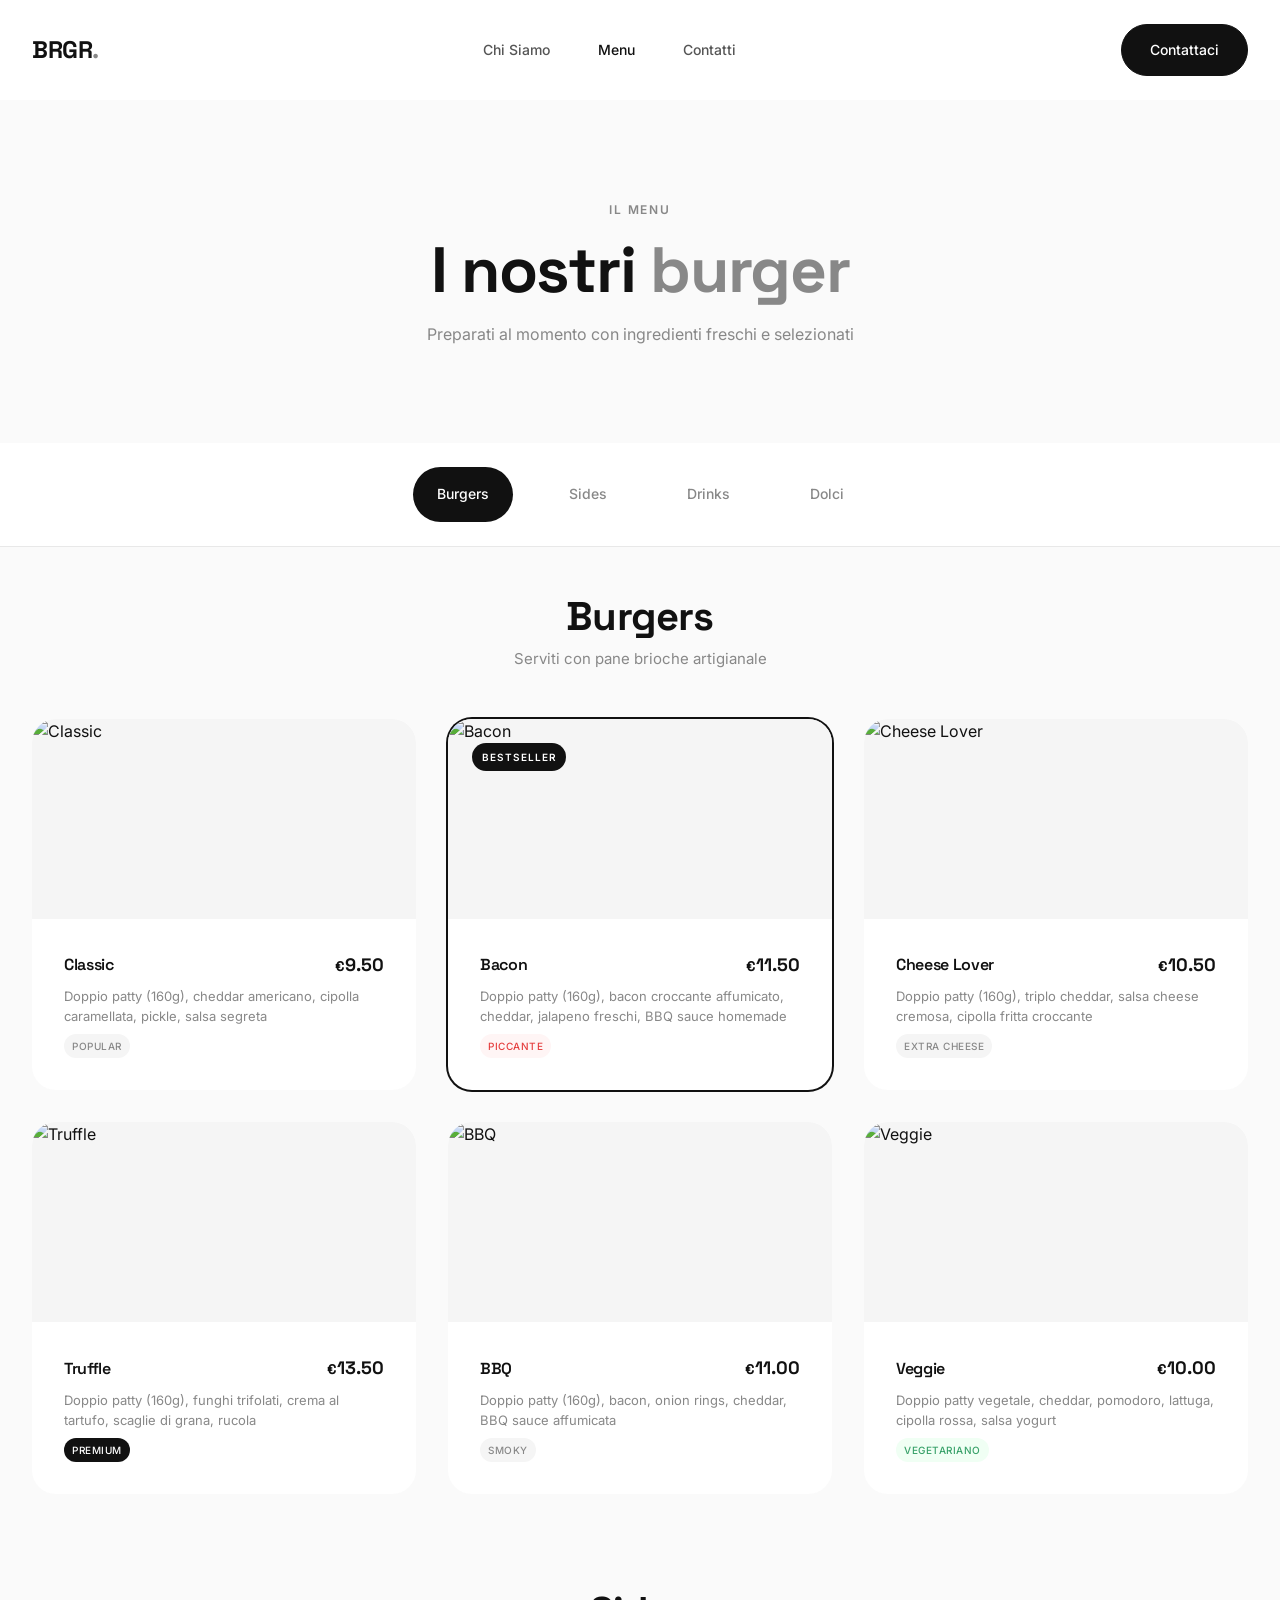
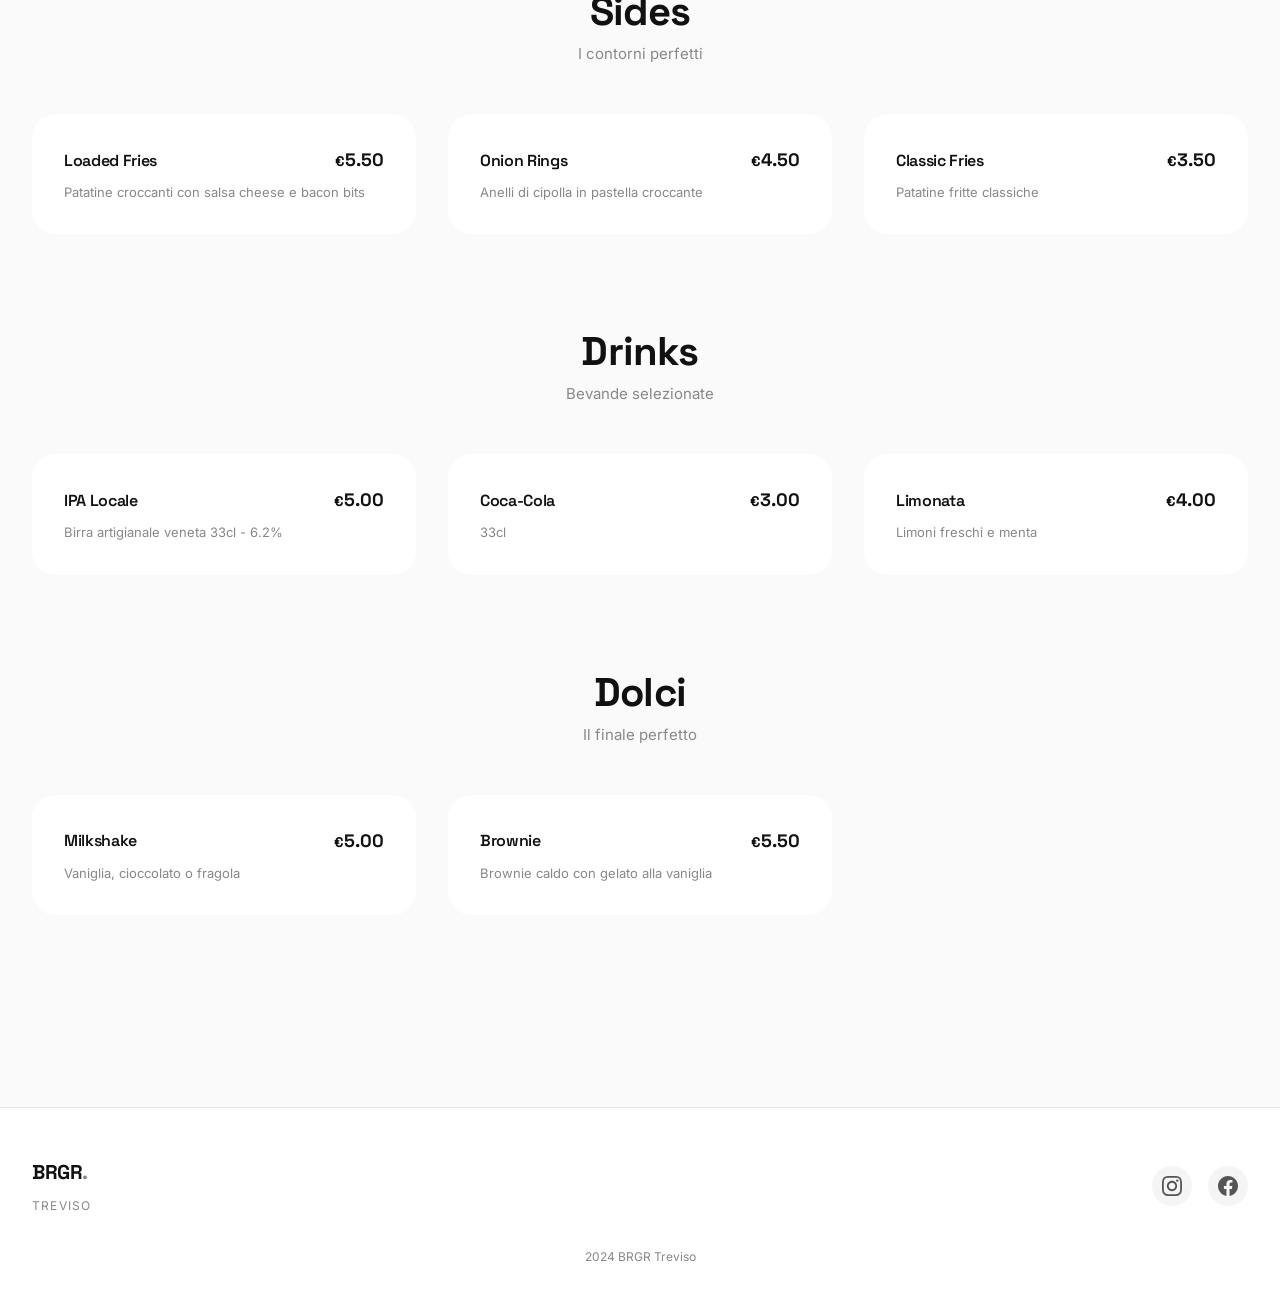
==== menu.html @ 67b31c90 "Initial commit: Burger Modern website - Homepage (index.html) - Menu page (menu.html) - Styles (styl" ====
<!DOCTYPE html>
<html lang="it">
<head>
    <meta charset="UTF-8">
    <meta name="viewport" content="width=device-width, initial-scale=1.0">
    <title>Menu | BRGR Treviso</title>
    <meta name="description" content="Scopri il menu di BRGR Treviso. Burger moderni artigianali, sides, birre artigianali e molto altro.">

    <!-- Font Modern/Minimal -->
    <link rel="preconnect" href="https://fonts.googleapis.com">
    <link rel="preconnect" href="https://fonts.gstatic.com" crossorigin>
    <link href="https://fonts.googleapis.com/css2?family=Space+Grotesk:wght@400;500;700&family=Inter:wght@400;500;600&display=swap" rel="stylesheet">

    <link rel="stylesheet" href="styles.css">
</head>
<body class="menu-page">
    <!-- Header -->
    <header class="header">
        <div class="container">
            <a href="index.html" class="logo">
                <span class="logo-text">BRGR<span class="highlight">.</span></span>
            </a>
            <nav class="nav">
                <a href="index.html#chi-siamo">Chi Siamo</a>
                <a href="menu.html" class="active">Menu</a>
                <a href="index.html#contatti">Contatti</a>
            </nav>
            <a href="index.html#contatti" class="btn btn-primary">Contattaci</a>
            <button class="mobile-menu-btn" aria-label="Menu">
                <span></span>
                <span></span>
            </button>
        </div>
    </header>

    <!-- Menu Hero -->
    <section class="menu-hero">
        <div class="container">
            <span class="section-tag">Il Menu</span>
            <h1 class="menu-hero-title">I nostri <span class="highlight">burger</span></h1>
            <p class="menu-hero-desc">Preparati al momento con ingredienti freschi e selezionati</p>
        </div>
    </section>

    <!-- Menu Navigation -->
    <nav class="menu-nav">
        <div class="container">
            <div class="menu-nav-items">
                <a href="#burgers" class="menu-nav-item active">Burgers</a>
                <a href="#sides" class="menu-nav-item">Sides</a>
                <a href="#drinks" class="menu-nav-item">Drinks</a>
                <a href="#desserts" class="menu-nav-item">Dolci</a>
            </div>
        </div>
    </nav>

    <!-- Menu Content -->
    <main class="menu-content">
        <div class="container">

            <!-- BURGERS -->
            <section id="burgers" class="menu-section">
                <div class="menu-section-header">
                    <h2 class="menu-section-title">Burgers</h2>
                    <p class="menu-section-desc">Serviti con pane brioche artigianale</p>
                </div>

                <div class="menu-items">
                    <!-- Classic -->
                    <div class="menu-item">
                        <div class="menu-item-image">
                            <img src="https://images.unsplash.com/photo-1568901346375-23c9450c58cd?w=400" alt="Classic">
                        </div>
                        <div class="menu-item-content">
                            <div class="menu-item-header">
                                <h3 class="menu-item-name">Classic</h3>
                                <span class="menu-item-price">9.50</span>
                            </div>
                            <p class="menu-item-desc">Doppio patty (160g), cheddar americano, cipolla caramellata, pickle, salsa segreta</p>
                            <div class="menu-item-tags">
                                <span class="tag">Popular</span>
                            </div>
                        </div>
                    </div>

                    <!-- Bacon -->
                    <div class="menu-item featured">
                        <div class="menu-item-badge">Bestseller</div>
                        <div class="menu-item-image">
                            <img src="https://images.unsplash.com/photo-1553979459-d2229ba7433b?w=400" alt="Bacon">
                        </div>
                        <div class="menu-item-content">
                            <div class="menu-item-header">
                                <h3 class="menu-item-name">Bacon</h3>
                                <span class="menu-item-price">11.50</span>
                            </div>
                            <p class="menu-item-desc">Doppio patty (160g), bacon croccante affumicato, cheddar, jalapeno freschi, BBQ sauce homemade</p>
                            <div class="menu-item-tags">
                                <span class="tag tag-spicy">Piccante</span>
                            </div>
                        </div>
                    </div>

                    <!-- Cheese Lover -->
                    <div class="menu-item">
                        <div class="menu-item-image">
                            <img src="https://images.unsplash.com/photo-1594212699903-ec8a3eca50f5?w=400" alt="Cheese Lover">
                        </div>
                        <div class="menu-item-content">
                            <div class="menu-item-header">
                                <h3 class="menu-item-name">Cheese Lover</h3>
                                <span class="menu-item-price">10.50</span>
                            </div>
                            <p class="menu-item-desc">Doppio patty (160g), triplo cheddar, salsa cheese cremosa, cipolla fritta croccante</p>
                            <div class="menu-item-tags">
                                <span class="tag">Extra Cheese</span>
                            </div>
                        </div>
                    </div>

                    <!-- Truffle -->
                    <div class="menu-item">
                        <div class="menu-item-image">
                            <img src="https://images.unsplash.com/photo-1572802419224-296b0aeee0d9?w=400" alt="Truffle">
                        </div>
                        <div class="menu-item-content">
                            <div class="menu-item-header">
                                <h3 class="menu-item-name">Truffle</h3>
                                <span class="menu-item-price">13.50</span>
                            </div>
                            <p class="menu-item-desc">Doppio patty (160g), funghi trifolati, crema al tartufo, scaglie di grana, rucola</p>
                            <div class="menu-item-tags">
                                <span class="tag tag-premium">Premium</span>
                            </div>
                        </div>
                    </div>

                    <!-- BBQ -->
                    <div class="menu-item">
                        <div class="menu-item-image">
                            <img src="https://images.unsplash.com/photo-1586190848861-99aa4a171e90?w=400" alt="BBQ">
                        </div>
                        <div class="menu-item-content">
                            <div class="menu-item-header">
                                <h3 class="menu-item-name">BBQ</h3>
                                <span class="menu-item-price">11.00</span>
                            </div>
                            <p class="menu-item-desc">Doppio patty (160g), bacon, onion rings, cheddar, BBQ sauce affumicata</p>
                            <div class="menu-item-tags">
                                <span class="tag">Smoky</span>
                            </div>
                        </div>
                    </div>

                    <!-- Veggie -->
                    <div class="menu-item">
                        <div class="menu-item-image">
                            <img src="https://images.unsplash.com/photo-1520072959219-c595dc870360?w=400" alt="Veggie">
                        </div>
                        <div class="menu-item-content">
                            <div class="menu-item-header">
                                <h3 class="menu-item-name">Veggie</h3>
                                <span class="menu-item-price">10.00</span>
                            </div>
                            <p class="menu-item-desc">Doppio patty vegetale, cheddar, pomodoro, lattuga, cipolla rossa, salsa yogurt</p>
                            <div class="menu-item-tags">
                                <span class="tag tag-veggie">Vegetariano</span>
                            </div>
                        </div>
                    </div>
                </div>
            </section>

            <!-- SIDES -->
            <section id="sides" class="menu-section">
                <div class="menu-section-header">
                    <h2 class="menu-section-title">Sides</h2>
                    <p class="menu-section-desc">I contorni perfetti</p>
                </div>

                <div class="menu-items">
                    <div class="menu-item">
                        <div class="menu-item-content">
                            <div class="menu-item-header">
                                <h3 class="menu-item-name">Loaded Fries</h3>
                                <span class="menu-item-price">5.50</span>
                            </div>
                            <p class="menu-item-desc">Patatine croccanti con salsa cheese e bacon bits</p>
                        </div>
                    </div>
                    <div class="menu-item">
                        <div class="menu-item-content">
                            <div class="menu-item-header">
                                <h3 class="menu-item-name">Onion Rings</h3>
                                <span class="menu-item-price">4.50</span>
                            </div>
                            <p class="menu-item-desc">Anelli di cipolla in pastella croccante</p>
                        </div>
                    </div>
                    <div class="menu-item">
                        <div class="menu-item-content">
                            <div class="menu-item-header">
                                <h3 class="menu-item-name">Classic Fries</h3>
                                <span class="menu-item-price">3.50</span>
                            </div>
                            <p class="menu-item-desc">Patatine fritte classiche</p>
                        </div>
                    </div>
                </div>
            </section>

            <!-- DRINKS -->
            <section id="drinks" class="menu-section">
                <div class="menu-section-header">
                    <h2 class="menu-section-title">Drinks</h2>
                    <p class="menu-section-desc">Bevande selezionate</p>
                </div>

                <div class="menu-items">
                    <div class="menu-item">
                        <div class="menu-item-content">
                            <div class="menu-item-header">
                                <h3 class="menu-item-name">IPA Locale</h3>
                                <span class="menu-item-price">5.00</span>
                            </div>
                            <p class="menu-item-desc">Birra artigianale veneta 33cl - 6.2%</p>
                        </div>
                    </div>
                    <div class="menu-item">
                        <div class="menu-item-content">
                            <div class="menu-item-header">
                                <h3 class="menu-item-name">Coca-Cola</h3>
                                <span class="menu-item-price">3.00</span>
                            </div>
                            <p class="menu-item-desc">33cl</p>
                        </div>
                    </div>
                    <div class="menu-item">
                        <div class="menu-item-content">
                            <div class="menu-item-header">
                                <h3 class="menu-item-name">Limonata</h3>
                                <span class="menu-item-price">4.00</span>
                            </div>
                            <p class="menu-item-desc">Limoni freschi e menta</p>
                        </div>
                    </div>
                </div>
            </section>

            <!-- DESSERTS -->
            <section id="desserts" class="menu-section">
                <div class="menu-section-header">
                    <h2 class="menu-section-title">Dolci</h2>
                    <p class="menu-section-desc">Il finale perfetto</p>
                </div>

                <div class="menu-items">
                    <div class="menu-item">
                        <div class="menu-item-content">
                            <div class="menu-item-header">
                                <h3 class="menu-item-name">Milkshake</h3>
                                <span class="menu-item-price">5.00</span>
                            </div>
                            <p class="menu-item-desc">Vaniglia, cioccolato o fragola</p>
                        </div>
                    </div>
                    <div class="menu-item">
                        <div class="menu-item-content">
                            <div class="menu-item-header">
                                <h3 class="menu-item-name">Brownie</h3>
                                <span class="menu-item-price">5.50</span>
                            </div>
                            <p class="menu-item-desc">Brownie caldo con gelato alla vaniglia</p>
                        </div>
                    </div>
                </div>
            </section>

        </div>
    </main>

    <!-- Footer -->
    <footer class="footer">
        <div class="container">
            <div class="footer-content">
                <div class="footer-logo">
                    <span class="logo-text">BRGR<span class="highlight">.</span></span>
                    <p>Treviso</p>
                </div>
                <div class="footer-social">
                    <a href="#" class="social-link" aria-label="Instagram">
                        <svg width="20" height="20" viewBox="0 0 24 24" fill="currentColor">
                            <path d="M12 2.163c3.204 0 3.584.012 4.85.07 3.252.148 4.771 1.691 4.919 4.919.058 1.265.069 1.645.069 4.849 0 3.205-.012 3.584-.069 4.849-.149 3.225-1.664 4.771-4.919 4.919-1.266.058-1.644.07-4.85.07-3.204 0-3.584-.012-4.849-.07-3.26-.149-4.771-1.699-4.919-4.92-.058-1.265-.07-1.644-.07-4.849 0-3.204.013-3.583.07-4.849.149-3.227 1.664-4.771 4.919-4.919 1.266-.057 1.645-.069 4.849-.069zm0-2.163c-3.259 0-3.667.014-4.947.072-4.358.2-6.78 2.618-6.98 6.98-.059 1.281-.073 1.689-.073 4.948 0 3.259.014 3.668.072 4.948.2 4.358 2.618 6.78 6.98 6.98 1.281.058 1.689.072 4.948.072 3.259 0 3.668-.014 4.948-.072 4.354-.2 6.782-2.618 6.979-6.98.059-1.28.073-1.689.073-4.948 0-3.259-.014-3.667-.072-4.947-.196-4.354-2.617-6.78-6.979-6.98-1.281-.059-1.69-.073-4.949-.073zm0 5.838c-3.403 0-6.162 2.759-6.162 6.162s2.759 6.163 6.162 6.163 6.162-2.759 6.162-6.163c0-3.403-2.759-6.162-6.162-6.162zm0 10.162c-2.209 0-4-1.79-4-4 0-2.209 1.791-4 4-4s4 1.791 4 4c0 2.21-1.791 4-4 4zm6.406-11.845c-.796 0-1.441.645-1.441 1.44s.645 1.44 1.441 1.44c.795 0 1.439-.645 1.439-1.44s-.644-1.44-1.439-1.44z"/>
                        </svg>
                    </a>
                    <a href="#" class="social-link" aria-label="Facebook">
                        <svg width="20" height="20" viewBox="0 0 24 24" fill="currentColor">
                            <path d="M24 12.073c0-6.627-5.373-12-12-12s-12 5.373-12 12c0 5.99 4.388 10.954 10.125 11.854v-8.385H7.078v-3.47h3.047V9.43c0-3.007 1.792-4.669 4.533-4.669 1.312 0 2.686.235 2.686.235v2.953H15.83c-1.491 0-1.956.925-1.956 1.874v2.25h3.328l-.532 3.47h-2.796v8.385C19.612 23.027 24 18.062 24 12.073z"/>
                        </svg>
                    </a>
                </div>
            </div>
            <div class="footer-bottom">
                <p>2024 BRGR Treviso</p>
            </div>
        </div>
    </footer>

    <script src="../script.js"></script>
</body>
</html>
---- styles.css ----
/* =====================================================
   BRGR TREVISO - MODERN MINIMAL STYLE
   Tema: Bianco & Minimalista / Clean Design
   Font: Space Grotesk (modern/geometric)
   ===================================================== */

/* CSS Variables */
:root {
    /* Colors - Modern Minimal */
    --color-white: #ffffff;
    --color-off-white: #fafafa;
    --color-light: #f5f5f5;
    --color-gray-lighter: #e8e8e8;
    --color-gray-light: #d0d0d0;
    --color-gray: #888888;
    --color-gray-dark: #555555;
    --color-dark: #333333;
    --color-darker: #222222;
    --color-black: #111111;

    /* Accent Color */
    --color-accent: #111111;
    --color-accent-light: #333333;

    /* Fonts */
    --font-heading: 'Space Grotesk', sans-serif;
    --font-body: 'Inter', sans-serif;

    /* Spacing */
    --spacing-xs: 0.5rem;
    --spacing-sm: 1rem;
    --spacing-md: 1.5rem;
    --spacing-lg: 2rem;
    --spacing-xl: 3rem;
    --spacing-xxl: 6rem;

    /* Transitions */
    --transition-fast: 0.2s ease;
    --transition-normal: 0.3s ease;
    --transition-slow: 0.5s ease;

    /* Border Radius */
    --radius-sm: 8px;
    --radius-md: 16px;
    --radius-lg: 24px;
    --radius-full: 9999px;
}

/* Reset & Base */
*, *::before, *::after {
    box-sizing: border-box;
    margin: 0;
    padding: 0;
}

html {
    scroll-behavior: smooth;
}

body {
    font-family: var(--font-body);
    background-color: var(--color-white);
    color: var(--color-black);
    line-height: 1.6;
    -webkit-font-smoothing: antialiased;
    -moz-osx-font-smoothing: grayscale;
}

a {
    color: inherit;
    text-decoration: none;
    transition: all var(--transition-fast);
}

img {
    max-width: 100%;
    height: auto;
    display: block;
}

/* Container */
.container {
    width: 100%;
    max-width: 1280px;
    margin: 0 auto;
    padding: 0 var(--spacing-lg);
}

/* =====================================================
   TYPOGRAPHY
   ===================================================== */

h1, h2, h3, h4, h5, h6 {
    font-family: var(--font-heading);
    font-weight: 700;
    letter-spacing: -0.02em;
    line-height: 1.1;
}

.highlight {
    color: var(--color-gray);
}

.section-tag {
    display: inline-block;
    font-family: var(--font-body);
    font-size: 0.75rem;
    font-weight: 600;
    letter-spacing: 0.15em;
    color: var(--color-gray);
    text-transform: uppercase;
    margin-bottom: var(--spacing-sm);
}

.section-title {
    font-size: clamp(2.5rem, 5vw, 4rem);
    margin-bottom: var(--spacing-md);
    color: var(--color-black);
}

.text-center {
    text-align: center;
}

/* =====================================================
   BUTTONS
   ===================================================== */

.btn {
    display: inline-flex;
    align-items: center;
    justify-content: center;
    font-family: var(--font-body);
    font-size: 0.875rem;
    font-weight: 500;
    padding: 0.875rem 1.75rem;
    border: 1px solid transparent;
    border-radius: var(--radius-full);
    cursor: pointer;
    transition: all var(--transition-normal);
    text-decoration: none;
}

.btn-primary {
    background: var(--color-black);
    color: var(--color-white);
    border-color: var(--color-black);
}

.btn-primary:hover {
    background: var(--color-dark);
    transform: translateY(-2px);
    box-shadow: 0 8px 30px rgba(0, 0, 0, 0.12);
}

.btn-outline {
    background: transparent;
    color: var(--color-black);
    border-color: var(--color-gray-light);
}

.btn-outline:hover {
    background: var(--color-light);
    border-color: var(--color-gray);
}

.btn-lg {
    padding: 1rem 2rem;
    font-size: 0.9375rem;
}

/* =====================================================
   HEADER
   ===================================================== */

.header {
    position: fixed;
    top: 0;
    left: 0;
    right: 0;
    z-index: 1000;
    padding: var(--spacing-md) 0;
    background: rgba(255, 255, 255, 0.9);
    backdrop-filter: blur(20px);
    -webkit-backdrop-filter: blur(20px);
    transition: all var(--transition-normal);
}

.header.scrolled {
    box-shadow: 0 1px 0 rgba(0, 0, 0, 0.08);
}

.header .container {
    display: flex;
    align-items: center;
    justify-content: space-between;
}

.logo {
    display: flex;
    align-items: center;
}

.logo-text {
    font-family: var(--font-heading);
    font-size: 1.5rem;
    font-weight: 700;
    letter-spacing: -0.02em;
}

.logo-text .highlight {
    color: var(--color-gray);
}

.nav {
    display: flex;
    gap: var(--spacing-xl);
}

.nav a {
    font-size: 0.875rem;
    font-weight: 500;
    color: var(--color-gray-dark);
}

.nav a:hover,
.nav a.active {
    color: var(--color-black);
}

.mobile-menu-btn {
    display: none;
    flex-direction: column;
    gap: 6px;
    background: none;
    border: none;
    cursor: pointer;
    padding: 8px;
}

.mobile-menu-btn span {
    display: block;
    width: 20px;
    height: 1.5px;
    background: var(--color-black);
    transition: all var(--transition-fast);
}

/* =====================================================
   HERO SECTION
   ===================================================== */

.hero {
    min-height: 100vh;
    display: grid;
    grid-template-columns: 1fr 1fr;
    align-items: center;
    padding-top: 100px;
    overflow: hidden;
}

.hero-content {
    padding: var(--spacing-xxl);
    padding-left: calc((100vw - 1280px) / 2 + var(--spacing-lg));
}

.hero-tag {
    font-size: 0.75rem;
    font-weight: 600;
    letter-spacing: 0.15em;
    text-transform: uppercase;
    color: var(--color-gray);
    margin-bottom: var(--spacing-md);
}

.hero-title {
    font-size: clamp(3.5rem, 8vw, 6rem);
    line-height: 1;
    margin-bottom: var(--spacing-lg);
}

.hero-desc {
    font-size: 1.125rem;
    color: var(--color-gray-dark);
    margin-bottom: var(--spacing-xl);
    line-height: 1.7;
    max-width: 400px;
}

.hero-buttons {
    display: flex;
    gap: var(--spacing-sm);
    flex-wrap: wrap;
}

.hero-image {
    height: 100vh;
    position: relative;
}

.hero-image img {
    width: 100%;
    height: 100%;
    object-fit: cover;
}

/* =====================================================
   SECTIONS
   ===================================================== */

.section {
    padding: var(--spacing-xxl) 0;
}

.section-about {
    background: var(--color-white);
}

.section-grid {
    display: grid;
    grid-template-columns: 1fr 1fr;
    gap: var(--spacing-xxl);
    align-items: center;
}

.about-content p {
    color: var(--color-gray-dark);
    margin-bottom: var(--spacing-md);
    font-size: 1.0625rem;
    line-height: 1.7;
}

.about-content p strong {
    color: var(--color-black);
    font-weight: 600;
}

.about-image .about-img {
    width: 100%;
    height: auto;
    border-radius: var(--radius-lg);
    object-fit: cover;
    aspect-ratio: 4/3;
}

.features {
    display: flex;
    flex-direction: column;
    gap: var(--spacing-md);
    margin-top: var(--spacing-xl);
}

.feature {
    display: flex;
    align-items: center;
    gap: var(--spacing-md);
}

.feature-number {
    font-family: var(--font-heading);
    font-size: 0.75rem;
    font-weight: 700;
    color: var(--color-gray);
    width: 40px;
}

.feature-text {
    font-size: 0.9375rem;
    font-weight: 500;
}

/* =====================================================
   MENU PREVIEW
   ===================================================== */

.section-menu-preview {
    background: var(--color-off-white);
}

.section-header {
    display: flex;
    justify-content: space-between;
    align-items: flex-end;
    margin-bottom: var(--spacing-xl);
}

.section-header-center {
    text-align: center;
    margin-bottom: var(--spacing-xl);
}

.menu-preview-grid {
    display: grid;
    grid-template-columns: repeat(3, 1fr);
    gap: var(--spacing-lg);
}

.menu-card {
    background: var(--color-white);
    border-radius: var(--radius-lg);
    overflow: hidden;
    transition: all var(--transition-normal);
    position: relative;
}

.menu-card:hover {
    transform: translateY(-8px);
    box-shadow: 0 20px 60px rgba(0, 0, 0, 0.08);
}

.menu-card .badge {
    position: absolute;
    top: var(--spacing-md);
    left: var(--spacing-md);
    background: var(--color-black);
    color: var(--color-white);
    font-size: 0.625rem;
    font-weight: 600;
    letter-spacing: 0.1em;
    text-transform: uppercase;
    padding: 0.5rem 0.75rem;
    border-radius: var(--radius-full);
    z-index: 2;
}

.menu-card-image {
    height: 240px;
    overflow: hidden;
}

.menu-card-image img {
    width: 100%;
    height: 100%;
    object-fit: cover;
    transition: transform var(--transition-slow);
}

.menu-card:hover .menu-card-image img {
    transform: scale(1.05);
}

.menu-card-content {
    padding: var(--spacing-lg);
}

.menu-card h3 {
    font-size: 1.25rem;
    margin-bottom: var(--spacing-xs);
}

.menu-card p {
    color: var(--color-gray);
    font-size: 0.875rem;
    margin-bottom: var(--spacing-md);
    line-height: 1.5;
}

.menu-card .price {
    font-family: var(--font-heading);
    font-size: 1.25rem;
    font-weight: 700;
    color: var(--color-black);
}

.menu-card .price::before {
    content: '\20AC';
    font-size: 0.875rem;
    margin-right: 2px;
}

/* =====================================================
   QR CODE SECTION
   ===================================================== */

.section-qr {
    background: var(--color-white);
}

.qr-box {
    display: flex;
    align-items: center;
    gap: var(--spacing-xxl);
    background: var(--color-light);
    padding: var(--spacing-xxl);
    border-radius: var(--radius-lg);
}

.qr-content p {
    color: var(--color-gray-dark);
    font-size: 1.0625rem;
    max-width: 400px;
}

.qr-image {
    flex-shrink: 0;
}

.qr-code-img {
    width: 160px;
    height: 160px;
    background: var(--color-white);
    border-radius: var(--radius-md);
    padding: 12px;
}

/* =====================================================
   CONTACT SECTION
   ===================================================== */

.section-contact {
    background: var(--color-off-white);
}

.contact-grid {
    display: grid;
    grid-template-columns: repeat(3, 1fr);
    gap: var(--spacing-lg);
    margin-bottom: var(--spacing-xl);
}

.contact-card {
    background: var(--color-white);
    padding: var(--spacing-xl);
    border-radius: var(--radius-lg);
}

.contact-label {
    display: block;
    font-size: 0.75rem;
    font-weight: 600;
    letter-spacing: 0.1em;
    text-transform: uppercase;
    color: var(--color-gray);
    margin-bottom: var(--spacing-sm);
}

.contact-card p {
    font-size: 1rem;
    line-height: 1.7;
    color: var(--color-black);
}

.contact-note {
    display: block;
    font-size: 0.75rem;
    color: var(--color-gray);
    margin-top: var(--spacing-xs);
}

.map-container {
    display: block;
    position: relative;
    border-radius: var(--radius-lg);
    overflow: hidden;
    cursor: pointer;
}

.map-container iframe {
    display: block;
    pointer-events: none;
    filter: grayscale(100%);
    transition: filter var(--transition-normal);
}

.map-container:hover iframe {
    filter: grayscale(0%);
}

.map-overlay {
    position: absolute;
    bottom: 0;
    left: 0;
    right: 0;
    padding: var(--spacing-lg);
    background: linear-gradient(to top, rgba(0, 0, 0, 0.6), transparent);
    display: flex;
    justify-content: center;
    opacity: 0;
    transition: opacity var(--transition-normal);
}

.map-container:hover .map-overlay {
    opacity: 1;
}

.map-cta {
    font-size: 0.875rem;
    font-weight: 500;
    color: var(--color-white);
    background: var(--color-black);
    padding: var(--spacing-sm) var(--spacing-lg);
    border-radius: var(--radius-full);
}

/* =====================================================
   FOOTER
   ===================================================== */

.footer {
    background: var(--color-white);
    padding: var(--spacing-xl) 0;
    border-top: 1px solid var(--color-gray-lighter);
}

.footer-content {
    display: flex;
    align-items: center;
    justify-content: space-between;
    margin-bottom: var(--spacing-lg);
}

.footer-logo .logo-text {
    font-size: 1.25rem;
}

.footer-logo p {
    font-size: 0.75rem;
    letter-spacing: 0.1em;
    text-transform: uppercase;
    color: var(--color-gray);
    margin-top: var(--spacing-xs);
}

.footer-social {
    display: flex;
    gap: var(--spacing-sm);
}

.social-link {
    display: flex;
    align-items: center;
    justify-content: center;
    width: 40px;
    height: 40px;
    background: var(--color-light);
    border-radius: 50%;
    color: var(--color-gray-dark);
    transition: all var(--transition-normal);
}

.social-link:hover {
    background: var(--color-black);
    color: var(--color-white);
}

.footer-bottom {
    text-align: center;
}

.footer-bottom p {
    font-size: 0.75rem;
    color: var(--color-gray);
}

/* =====================================================
   MENU PAGE
   ===================================================== */

.menu-page {
    padding-top: 100px;
}

.menu-hero {
    background: var(--color-off-white);
    padding: var(--spacing-xxl) 0;
    text-align: center;
}

.menu-hero-title {
    font-size: clamp(2.5rem, 6vw, 4rem);
    margin-bottom: var(--spacing-sm);
}

.menu-hero-desc {
    font-size: 1rem;
    color: var(--color-gray);
}

/* Menu Navigation */
.menu-nav {
    background: var(--color-white);
    position: sticky;
    top: 76px;
    z-index: 100;
    border-bottom: 1px solid var(--color-gray-lighter);
}

.menu-nav-items {
    display: flex;
    justify-content: center;
    gap: var(--spacing-lg);
    padding: var(--spacing-md) 0;
    overflow-x: auto;
}

.menu-nav-item {
    font-size: 0.875rem;
    font-weight: 500;
    padding: var(--spacing-sm) var(--spacing-md);
    border-radius: var(--radius-full);
    color: var(--color-gray);
    white-space: nowrap;
    transition: all var(--transition-fast);
}

.menu-nav-item:hover {
    color: var(--color-black);
}

.menu-nav-item.active {
    color: var(--color-white);
    background: var(--color-black);
}

/* Menu Content */
.menu-content {
    padding: var(--spacing-xl) 0 var(--spacing-xxl);
    background: var(--color-off-white);
}

.menu-section {
    margin-bottom: var(--spacing-xxl);
}

.menu-section-header {
    text-align: center;
    margin-bottom: var(--spacing-xl);
}

.menu-section-title {
    font-size: clamp(1.75rem, 4vw, 2.5rem);
    margin-bottom: var(--spacing-xs);
}

.menu-section-desc {
    color: var(--color-gray);
    font-size: 0.9375rem;
}

/* Menu Items Grid */
.menu-items {
    display: grid;
    grid-template-columns: repeat(auto-fill, minmax(300px, 1fr));
    gap: var(--spacing-lg);
}

.menu-item {
    display: flex;
    flex-direction: column;
    background: var(--color-white);
    border-radius: var(--radius-lg);
    overflow: hidden;
    transition: all var(--transition-normal);
    position: relative;
}

.menu-item:hover {
    transform: translateY(-4px);
    box-shadow: 0 12px 40px rgba(0, 0, 0, 0.06);
}

.menu-item.featured {
    box-shadow: 0 0 0 2px var(--color-black);
}

.menu-item-badge {
    position: absolute;
    top: var(--spacing-md);
    left: var(--spacing-md);
    background: var(--color-black);
    color: var(--color-white);
    font-size: 0.625rem;
    font-weight: 600;
    letter-spacing: 0.1em;
    text-transform: uppercase;
    padding: 0.4rem 0.6rem;
    border-radius: var(--radius-full);
    z-index: 2;
}

.menu-item-image {
    width: 100%;
    height: 200px;
    background: var(--color-light);
    overflow: hidden;
}

.menu-item-image img {
    width: 100%;
    height: 100%;
    object-fit: cover;
    transition: transform var(--transition-slow);
}

.menu-item:hover .menu-item-image img {
    transform: scale(1.05);
}

.menu-item-content {
    padding: var(--spacing-lg);
    display: flex;
    flex-direction: column;
    gap: 0.5rem;
    flex: 1;
}

.menu-item-header {
    display: flex;
    justify-content: space-between;
    align-items: center;
    gap: var(--spacing-sm);
}

.menu-item-name {
    font-size: 1rem;
    font-weight: 600;
    margin: 0;
}

.menu-item-price {
    font-family: var(--font-heading);
    font-size: 1.125rem;
    font-weight: 700;
    white-space: nowrap;
}

.menu-item-price::before {
    content: '\20AC';
    font-size: 0.875rem;
    margin-right: 1px;
}

.menu-item-desc {
    color: var(--color-gray);
    font-size: 0.8125rem;
    line-height: 1.5;
    margin: 0;
}

.menu-item-tags {
    display: flex;
    gap: var(--spacing-xs);
    flex-wrap: wrap;
    margin-top: auto;
}

.tag {
    font-size: 0.625rem;
    font-weight: 500;
    letter-spacing: 0.05em;
    text-transform: uppercase;
    padding: 0.25rem 0.5rem;
    border-radius: var(--radius-full);
    background: var(--color-light);
    color: var(--color-gray);
}

.tag-spicy {
    background: #fff5f5;
    color: #e53e3e;
}

.tag-veggie {
    background: #f0fff4;
    color: #38a169;
}

.tag-premium {
    background: var(--color-black);
    color: var(--color-white);
}

/* =====================================================
   RESPONSIVE
   ===================================================== */

@media (max-width: 1024px) {
    .hero {
        grid-template-columns: 1fr;
        min-height: auto;
    }

    .hero-content {
        padding: 120px var(--spacing-lg) var(--spacing-xxl);
        text-align: center;
    }

    .hero-desc {
        max-width: 100%;
    }

    .hero-buttons {
        justify-content: center;
    }

    .hero-image {
        height: 60vh;
    }

    .section-grid {
        grid-template-columns: 1fr;
        gap: var(--spacing-xl);
    }

    .menu-preview-grid {
        grid-template-columns: 1fr;
        max-width: 400px;
        margin-left: auto;
        margin-right: auto;
    }

    .contact-grid {
        grid-template-columns: 1fr;
    }

    .qr-box {
        flex-direction: column;
        text-align: center;
    }
}

@media (max-width: 768px) {
    .header .container {
        flex-wrap: wrap;
    }

    .nav {
        display: none;
        width: 100%;
        flex-direction: column;
        gap: 0;
        order: 3;
        padding: var(--spacing-md) 0;
        margin-top: var(--spacing-md);
        border-top: 1px solid var(--color-gray-lighter);
    }

    .nav.active {
        display: flex;
    }

    .nav a {
        padding: var(--spacing-sm) 0;
    }

    .header .btn {
        display: none;
    }

    .mobile-menu-btn {
        display: flex;
    }

    .section-header {
        flex-direction: column;
        align-items: flex-start;
        gap: var(--spacing-md);
    }

    .menu-items {
        grid-template-columns: 1fr;
    }

    /* Menu page mobile */
    .menu-page {
        padding-top: 70px;
    }

    .menu-nav {
        top: 70px;
    }

    .menu-section {
        scroll-margin-top: 130px;
    }

    .footer-content {
        flex-direction: column;
        gap: var(--spacing-lg);
        text-align: center;
    }
}

@media (max-width: 480px) {
    .container {
        padding: 0 var(--spacing-md);
    }

    .hero-title {
        font-size: 3rem;
    }

    .section {
        padding: var(--spacing-xl) 0;
    }
}
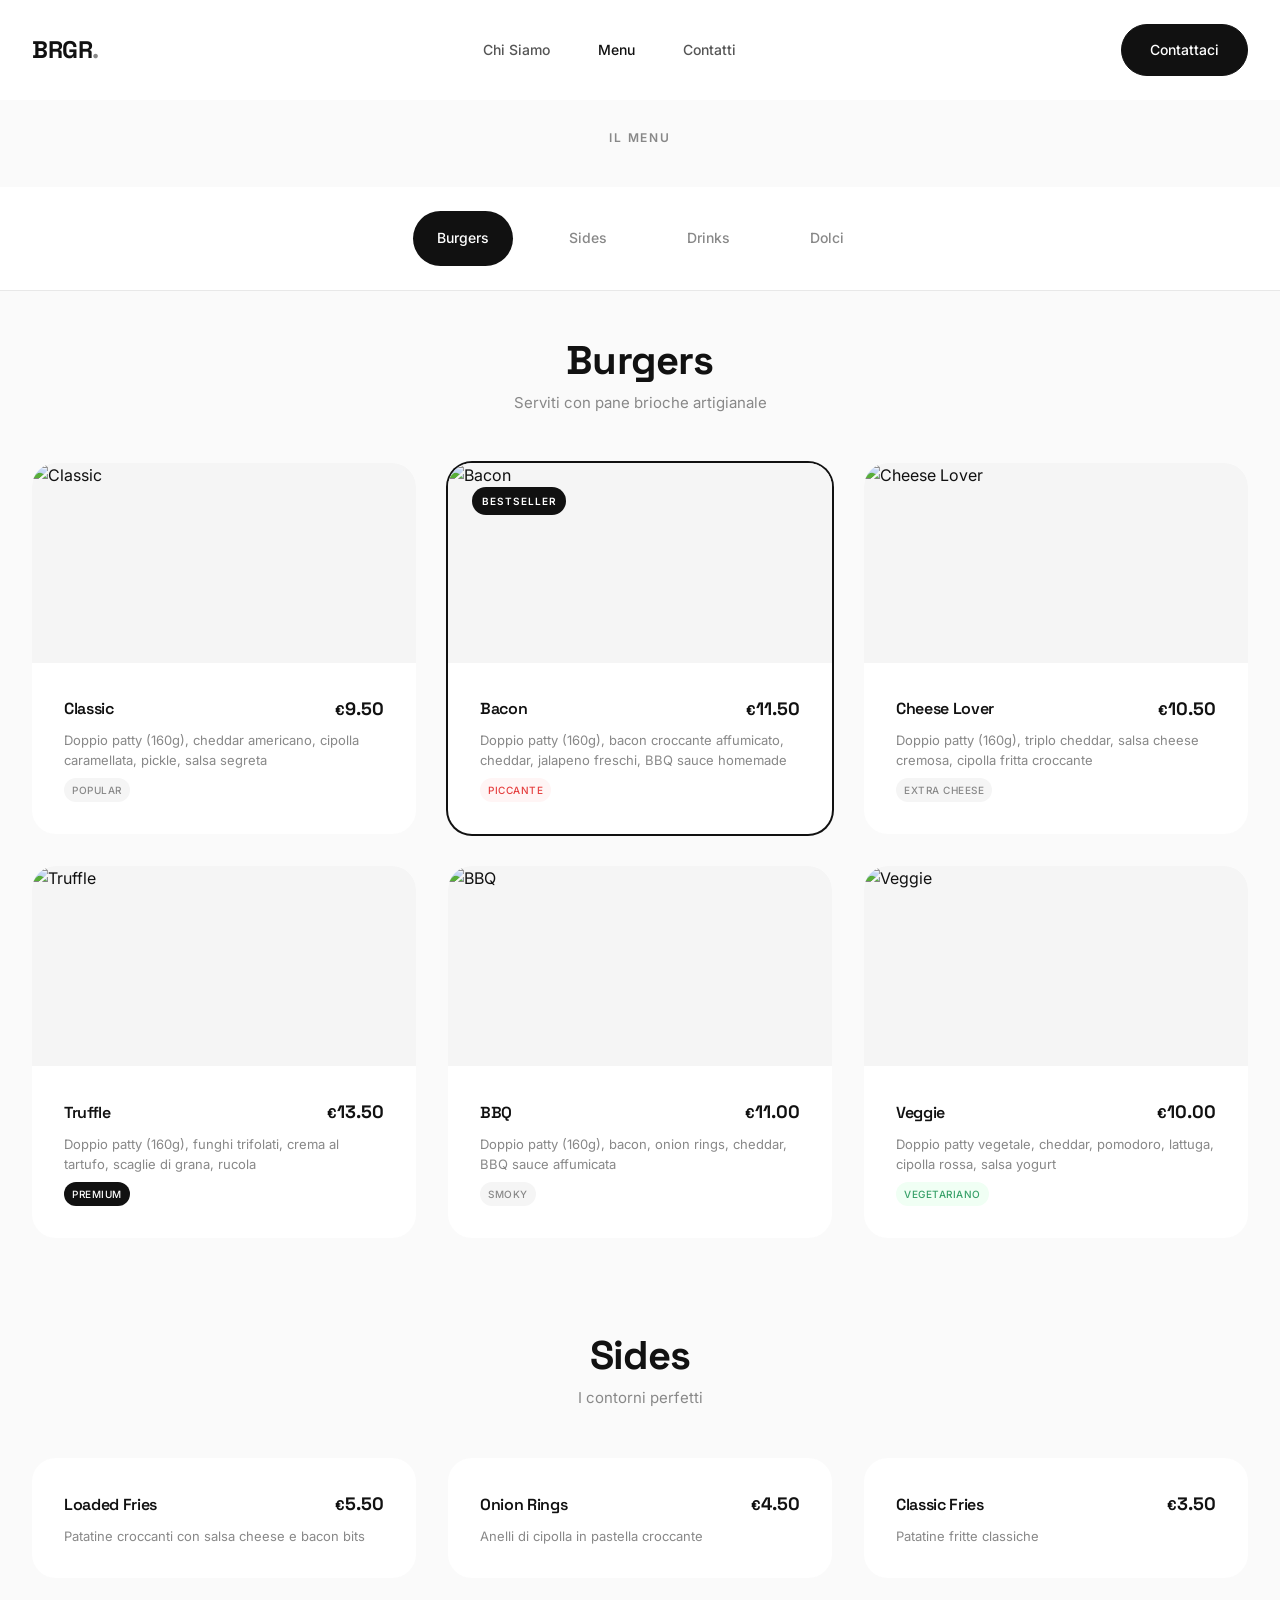
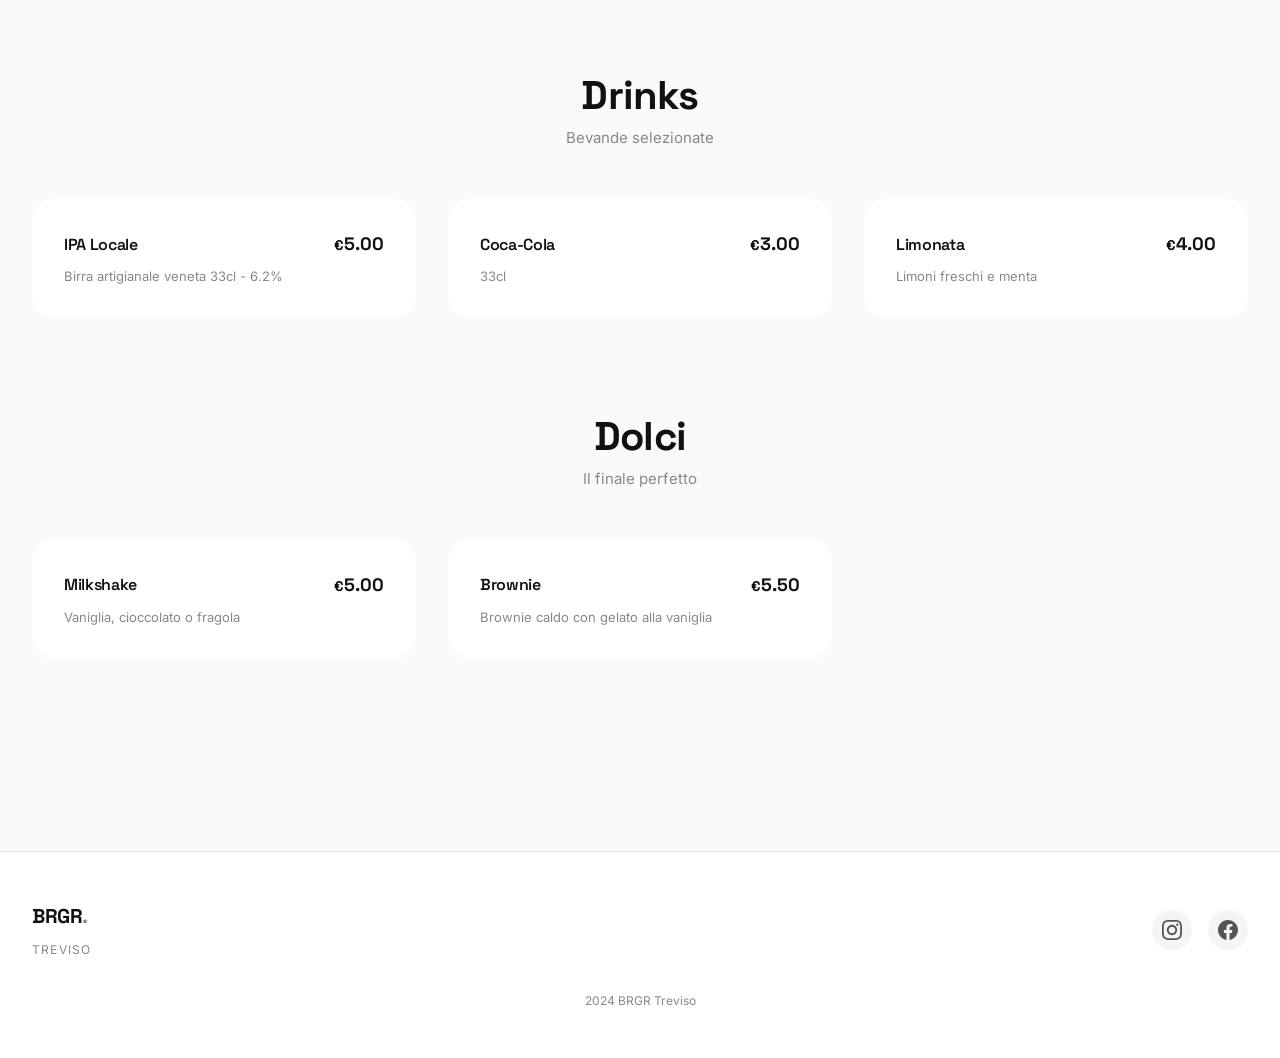
==== commit 35461f87: "Fix mobile menu and improve mobile layout - Created script.js for mobile menu toggle functionality -" ====
--- a/menu.html
+++ b/menu.html
@@ -37,8 +37,7 @@
     <section class="menu-hero">
         <div class="container">
             <span class="section-tag">Il Menu</span>
-            <h1 class="menu-hero-title">I nostri <span class="highlight">burger</span></h1>
-            <p class="menu-hero-desc">Preparati al momento con ingredienti freschi e selezionati</p>
+
         </div>
     </section>
 
@@ -306,6 +305,6 @@
         </div>
     </footer>
 
-    <script src="../script.js"></script>
+    <script src="script.js"></script>
 </body>
 </html>
--- a/styles.css
+++ b/styles.css
@@ -240,10 +240,18 @@
 
 .mobile-menu-btn span {
     display: block;
-    width: 20px;
-    height: 1.5px;
+    width: 24px;
+    height: 2px;
     background: var(--color-black);
     transition: all var(--transition-fast);
+}
+
+.mobile-menu-btn.active span:first-child {
+    transform: rotate(45deg) translate(5px, 5px);
+}
+
+.mobile-menu-btn.active span:last-child {
+    transform: rotate(-45deg) translate(5px, -5px);
 }
 
 /* =====================================================
@@ -662,7 +670,7 @@
 
 .menu-hero {
     background: var(--color-off-white);
-    padding: var(--spacing-xxl) 0;
+    padding: var(--spacing-md) 0;
     text-align: center;
 }
 
@@ -877,7 +885,10 @@
 @media (max-width: 1024px) {
     .hero {
         grid-template-columns: 1fr;
-        min-height: auto;
+        min-height: 100vh;
+        background-image: linear-gradient(rgba(255, 255, 255, 0.85), rgba(255, 255, 255, 0.85)), url('https://images.unsplash.com/photo-1568901346375-23c9450c58cd?w=800');
+        background-size: cover;
+        background-position: center;
     }
 
     .hero-content {
@@ -894,7 +905,7 @@
     }
 
     .hero-image {
-        height: 60vh;
+        display: none;
     }
 
     .section-grid {
@@ -979,6 +990,27 @@
         gap: var(--spacing-lg);
         text-align: center;
     }
+
+    /* Menu preview compatto su mobile */
+    .menu-preview-grid {
+        gap: var(--spacing-md);
+    }
+
+    .menu-card-image {
+        height: 160px;
+    }
+
+    .menu-card-content {
+        padding: var(--spacing-md);
+    }
+
+    .menu-card p {
+        display: none;
+    }
+
+    .menu-card h3 {
+        margin-bottom: var(--spacing-xs);
+    }
 }
 
 @media (max-width: 480px) {
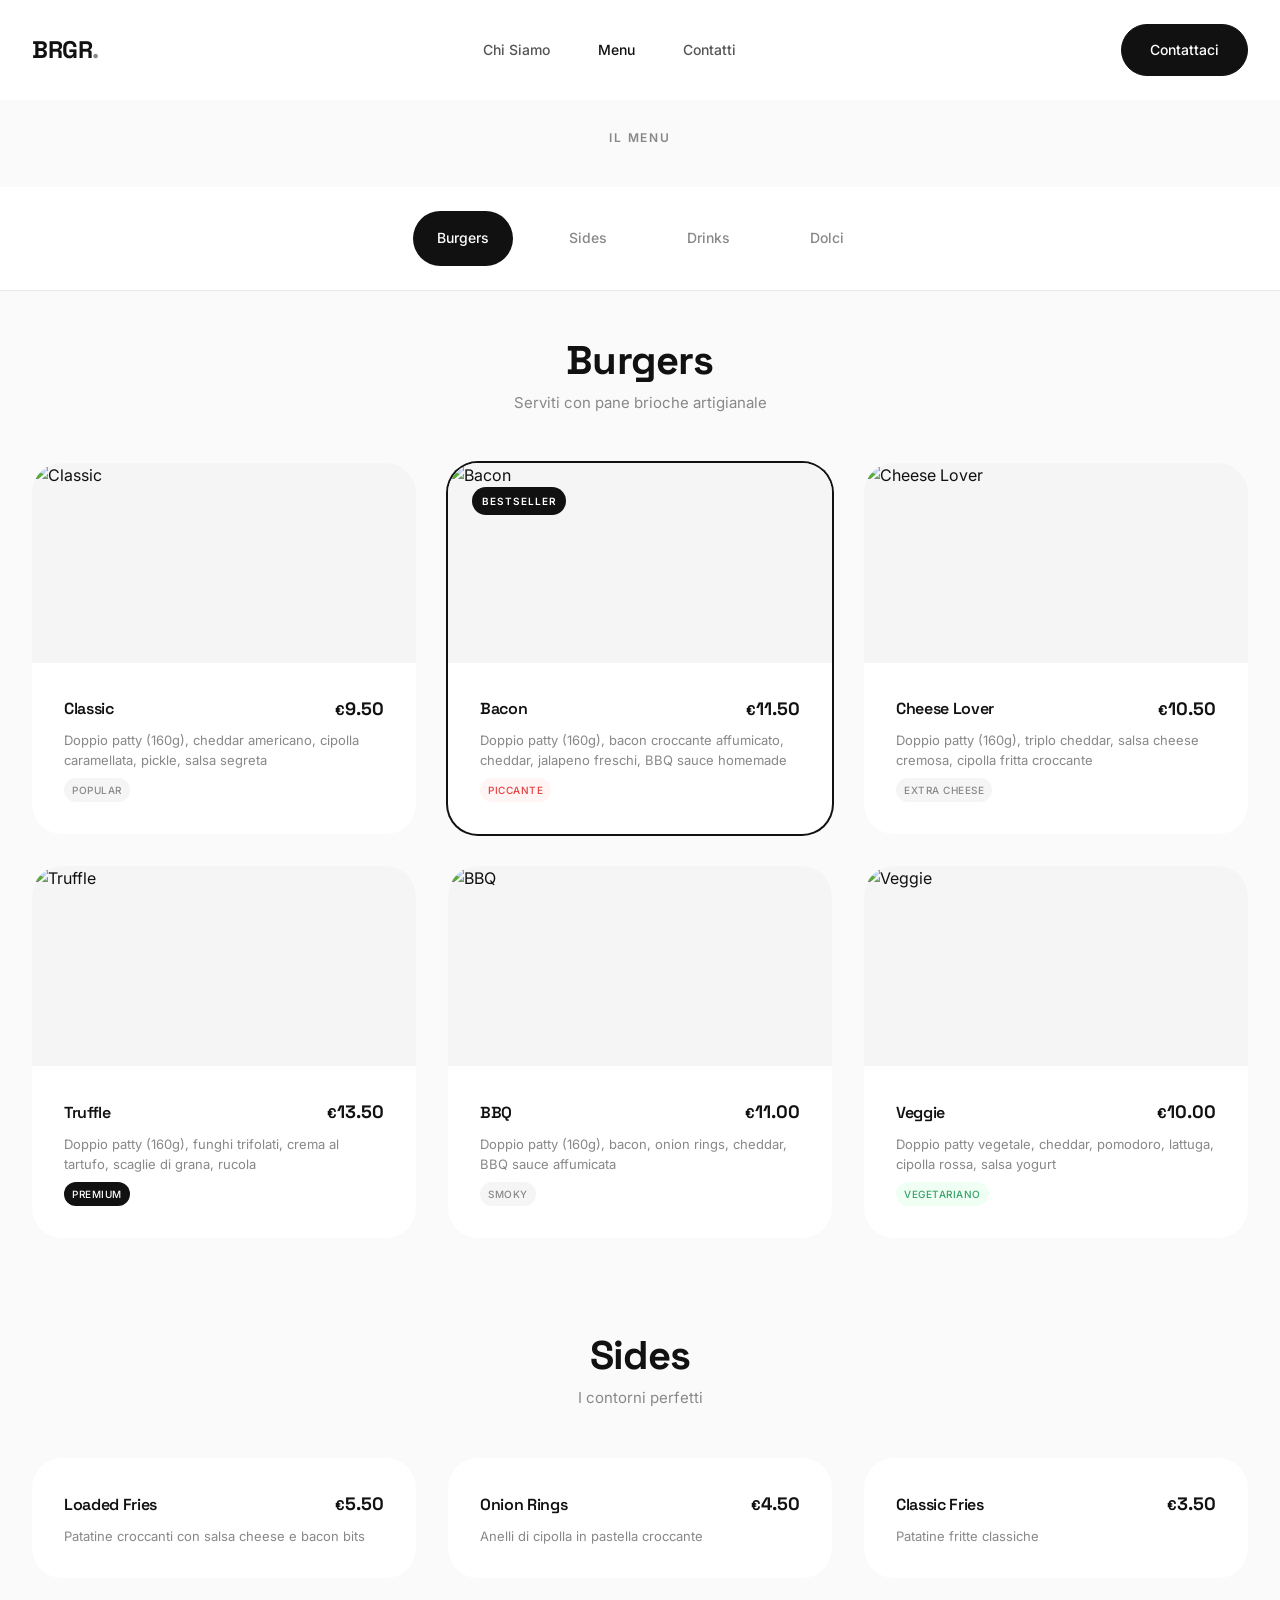
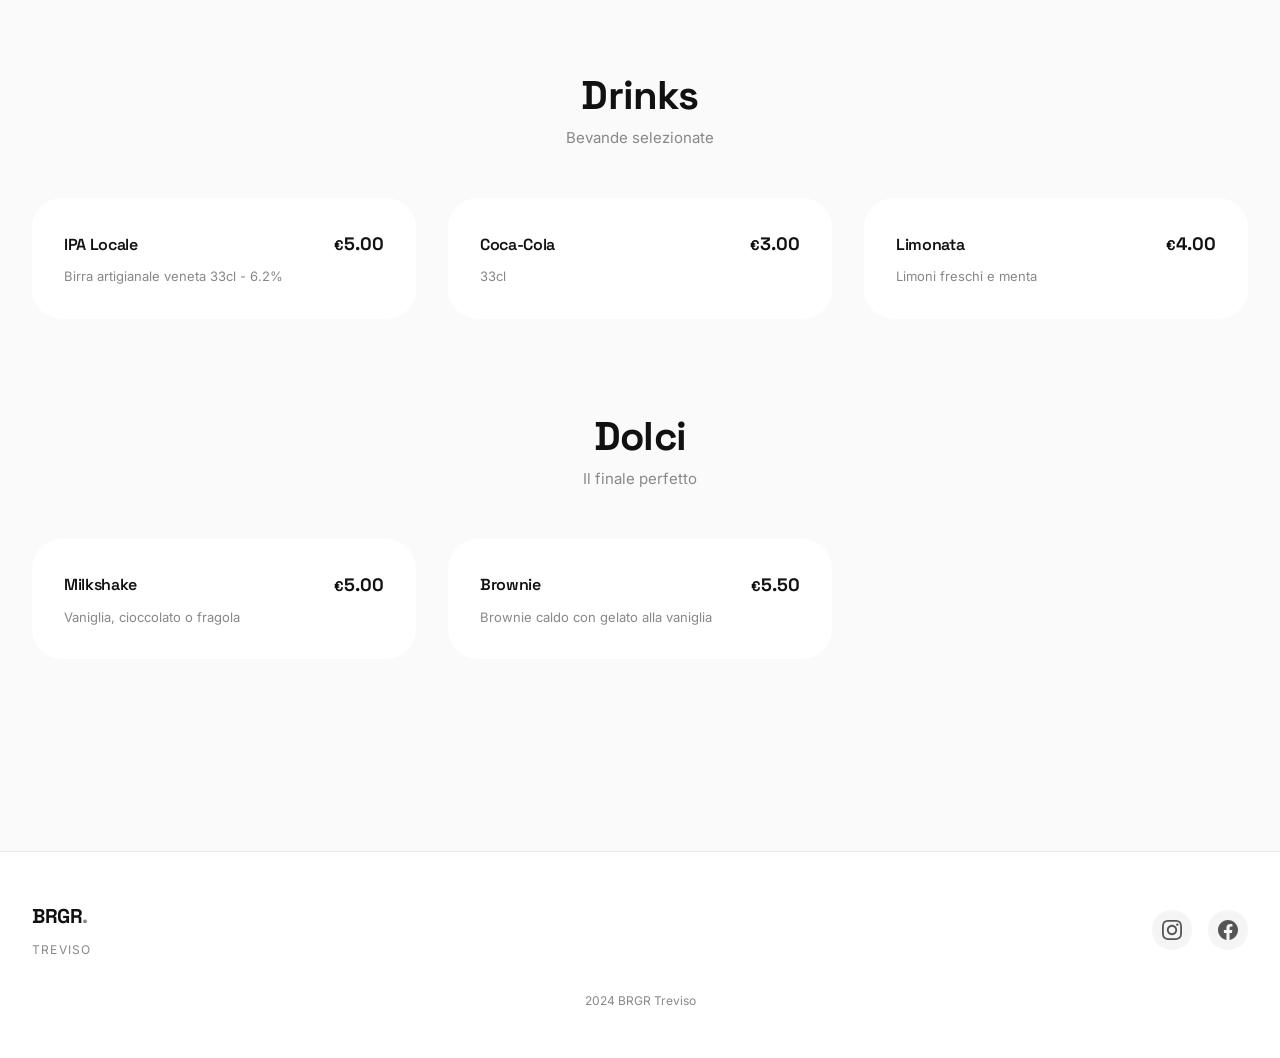
==== commit b88d5c07: "Add Awwwards-inspired creative animations and marquee sections - Add infinite marquee text with BRGR" ====
--- a/menu.html
+++ b/menu.html
@@ -59,14 +59,14 @@
 
             <!-- BURGERS -->
             <section id="burgers" class="menu-section">
-                <div class="menu-section-header">
+                <div class="menu-section-header animate">
                     <h2 class="menu-section-title">Burgers</h2>
                     <p class="menu-section-desc">Serviti con pane brioche artigianale</p>
                 </div>
 
                 <div class="menu-items">
                     <!-- Classic -->
-                    <div class="menu-item">
+                    <div class="menu-item animate">
                         <div class="menu-item-image">
                             <img src="https://images.unsplash.com/photo-1568901346375-23c9450c58cd?w=400" alt="Classic">
                         </div>
@@ -83,7 +83,7 @@
                     </div>
 
                     <!-- Bacon -->
-                    <div class="menu-item featured">
+                    <div class="menu-item featured animate">
                         <div class="menu-item-badge">Bestseller</div>
                         <div class="menu-item-image">
                             <img src="https://images.unsplash.com/photo-1553979459-d2229ba7433b?w=400" alt="Bacon">
@@ -101,7 +101,7 @@
                     </div>
 
                     <!-- Cheese Lover -->
-                    <div class="menu-item">
+                    <div class="menu-item animate">
                         <div class="menu-item-image">
                             <img src="https://images.unsplash.com/photo-1594212699903-ec8a3eca50f5?w=400" alt="Cheese Lover">
                         </div>
@@ -118,7 +118,7 @@
                     </div>
 
                     <!-- Truffle -->
-                    <div class="menu-item">
+                    <div class="menu-item animate">
                         <div class="menu-item-image">
                             <img src="https://images.unsplash.com/photo-1572802419224-296b0aeee0d9?w=400" alt="Truffle">
                         </div>
@@ -135,7 +135,7 @@
                     </div>
 
                     <!-- BBQ -->
-                    <div class="menu-item">
+                    <div class="menu-item animate">
                         <div class="menu-item-image">
                             <img src="https://images.unsplash.com/photo-1586190848861-99aa4a171e90?w=400" alt="BBQ">
                         </div>
@@ -152,7 +152,7 @@
                     </div>
 
                     <!-- Veggie -->
-                    <div class="menu-item">
+                    <div class="menu-item animate">
                         <div class="menu-item-image">
                             <img src="https://images.unsplash.com/photo-1520072959219-c595dc870360?w=400" alt="Veggie">
                         </div>
@@ -172,13 +172,13 @@
 
             <!-- SIDES -->
             <section id="sides" class="menu-section">
-                <div class="menu-section-header">
+                <div class="menu-section-header animate">
                     <h2 class="menu-section-title">Sides</h2>
                     <p class="menu-section-desc">I contorni perfetti</p>
                 </div>
 
                 <div class="menu-items">
-                    <div class="menu-item">
+                    <div class="menu-item animate">
                         <div class="menu-item-content">
                             <div class="menu-item-header">
                                 <h3 class="menu-item-name">Loaded Fries</h3>
@@ -187,7 +187,7 @@
                             <p class="menu-item-desc">Patatine croccanti con salsa cheese e bacon bits</p>
                         </div>
                     </div>
-                    <div class="menu-item">
+                    <div class="menu-item animate">
                         <div class="menu-item-content">
                             <div class="menu-item-header">
                                 <h3 class="menu-item-name">Onion Rings</h3>
@@ -196,7 +196,7 @@
                             <p class="menu-item-desc">Anelli di cipolla in pastella croccante</p>
                         </div>
                     </div>
-                    <div class="menu-item">
+                    <div class="menu-item animate">
                         <div class="menu-item-content">
                             <div class="menu-item-header">
                                 <h3 class="menu-item-name">Classic Fries</h3>
@@ -210,13 +210,13 @@
 
             <!-- DRINKS -->
             <section id="drinks" class="menu-section">
-                <div class="menu-section-header">
+                <div class="menu-section-header animate">
                     <h2 class="menu-section-title">Drinks</h2>
                     <p class="menu-section-desc">Bevande selezionate</p>
                 </div>
 
                 <div class="menu-items">
-                    <div class="menu-item">
+                    <div class="menu-item animate">
                         <div class="menu-item-content">
                             <div class="menu-item-header">
                                 <h3 class="menu-item-name">IPA Locale</h3>
@@ -225,7 +225,7 @@
                             <p class="menu-item-desc">Birra artigianale veneta 33cl - 6.2%</p>
                         </div>
                     </div>
-                    <div class="menu-item">
+                    <div class="menu-item animate">
                         <div class="menu-item-content">
                             <div class="menu-item-header">
                                 <h3 class="menu-item-name">Coca-Cola</h3>
@@ -234,7 +234,7 @@
                             <p class="menu-item-desc">33cl</p>
                         </div>
                     </div>
-                    <div class="menu-item">
+                    <div class="menu-item animate">
                         <div class="menu-item-content">
                             <div class="menu-item-header">
                                 <h3 class="menu-item-name">Limonata</h3>
@@ -248,13 +248,13 @@
 
             <!-- DESSERTS -->
             <section id="desserts" class="menu-section">
-                <div class="menu-section-header">
+                <div class="menu-section-header animate">
                     <h2 class="menu-section-title">Dolci</h2>
                     <p class="menu-section-desc">Il finale perfetto</p>
                 </div>
 
                 <div class="menu-items">
-                    <div class="menu-item">
+                    <div class="menu-item animate">
                         <div class="menu-item-content">
                             <div class="menu-item-header">
                                 <h3 class="menu-item-name">Milkshake</h3>
@@ -263,7 +263,7 @@
                             <p class="menu-item-desc">Vaniglia, cioccolato o fragola</p>
                         </div>
                     </div>
-                    <div class="menu-item">
+                    <div class="menu-item animate">
                         <div class="menu-item-content">
                             <div class="menu-item-header">
                                 <h3 class="menu-item-name">Brownie</h3>
--- a/styles.css
+++ b/styles.css
@@ -39,11 +39,304 @@
     --transition-normal: 0.3s ease;
     --transition-slow: 0.5s ease;
 
-    /* Border Radius */
-    --radius-sm: 8px;
-    --radius-md: 16px;
-    --radius-lg: 24px;
+    /* Border Radius - Aumentati per stile più morbido */
+    --radius-sm: 12px;
+    --radius-md: 20px;
+    --radius-lg: 30px;
+    --radius-xl: 40px;
     --radius-full: 9999px;
+}
+
+/* =====================================================
+   ANIMATIONS
+   ===================================================== */
+
+@keyframes fadeIn {
+    from { opacity: 0; }
+    to { opacity: 1; }
+}
+
+@keyframes fadeInUp {
+    from {
+        opacity: 0;
+        transform: translateY(40px);
+    }
+    to {
+        opacity: 1;
+        transform: translateY(0);
+    }
+}
+
+@keyframes fadeInLeft {
+    from {
+        opacity: 0;
+        transform: translateX(-40px);
+    }
+    to {
+        opacity: 1;
+        transform: translateX(0);
+    }
+}
+
+@keyframes fadeInRight {
+    from {
+        opacity: 0;
+        transform: translateX(40px);
+    }
+    to {
+        opacity: 1;
+        transform: translateX(0);
+    }
+}
+
+.animate {
+    opacity: 0;
+}
+
+.animate.visible {
+    animation: fadeInUp 0.8s ease forwards;
+}
+
+.animate-left.visible {
+    animation: fadeInLeft 0.8s ease forwards;
+}
+
+.animate-right.visible {
+    animation: fadeInRight 0.8s ease forwards;
+}
+
+.animate-delay-1 { animation-delay: 0.1s; }
+.animate-delay-2 { animation-delay: 0.2s; }
+.animate-delay-3 { animation-delay: 0.3s; }
+.animate-delay-4 { animation-delay: 0.4s; }
+
+/* =====================================================
+   MARQUEE ANIMATION - Awwwards Style
+   ===================================================== */
+
+@keyframes marquee {
+    0% { transform: translateX(0); }
+    100% { transform: translateX(-50%); }
+}
+
+@keyframes marquee-reverse {
+    0% { transform: translateX(-50%); }
+    100% { transform: translateX(0); }
+}
+
+@keyframes float {
+    0%, 100% { transform: translateY(0) rotate(0deg); }
+    50% { transform: translateY(-20px) rotate(5deg); }
+}
+
+@keyframes pulse-glow {
+    0%, 100% { opacity: 0.3; transform: scale(1); }
+    50% { opacity: 0.6; transform: scale(1.1); }
+}
+
+.marquee-section {
+    overflow: hidden;
+    background: var(--color-black);
+    padding: var(--spacing-lg) 0;
+    position: relative;
+}
+
+.marquee-track {
+    display: flex;
+    width: max-content;
+    animation: marquee 25s linear infinite;
+}
+
+.marquee-section:hover .marquee-track {
+    animation-play-state: paused;
+}
+
+.marquee-content {
+    display: flex;
+    align-items: center;
+    gap: var(--spacing-xl);
+    padding: 0 var(--spacing-xl);
+}
+
+.marquee-text {
+    font-family: var(--font-heading);
+    font-size: clamp(2rem, 5vw, 4rem);
+    font-weight: 700;
+    color: transparent;
+    -webkit-text-stroke: 1px rgba(255, 255, 255, 0.4);
+    text-transform: uppercase;
+    letter-spacing: 0.05em;
+    white-space: nowrap;
+    transition: all var(--transition-normal);
+}
+
+.marquee-text.filled {
+    color: var(--color-white);
+    -webkit-text-stroke: none;
+}
+
+.marquee-dot {
+    width: 12px;
+    height: 12px;
+    background: var(--color-white);
+    border-radius: 50%;
+    flex-shrink: 0;
+}
+
+/* Reverse Marquee */
+.marquee-section.reverse .marquee-track {
+    animation: marquee-reverse 25s linear infinite;
+}
+
+/* Marquee with pattern background */
+.marquee-section.with-pattern {
+    background: linear-gradient(135deg, var(--color-black) 0%, var(--color-darker) 100%);
+}
+
+.marquee-section.with-pattern::before {
+    content: '';
+    position: absolute;
+    top: 0;
+    left: 0;
+    right: 0;
+    bottom: 0;
+    background-image:
+        radial-gradient(circle at 20% 50%, rgba(255,255,255,0.03) 0%, transparent 50%),
+        radial-gradient(circle at 80% 50%, rgba(255,255,255,0.03) 0%, transparent 50%);
+    pointer-events: none;
+}
+
+/* =====================================================
+   FLOATING DECORATIVE ELEMENTS
+   ===================================================== */
+
+.floating-elements {
+    position: absolute;
+    top: 0;
+    left: 0;
+    right: 0;
+    bottom: 0;
+    pointer-events: none;
+    overflow: hidden;
+    z-index: 1;
+}
+
+.floating-logo {
+    position: absolute;
+    font-family: var(--font-heading);
+    font-size: clamp(4rem, 15vw, 12rem);
+    font-weight: 700;
+    color: rgba(255, 255, 255, 0.03);
+    white-space: nowrap;
+    animation: float 8s ease-in-out infinite;
+}
+
+.floating-logo:nth-child(1) {
+    top: 10%;
+    left: -5%;
+    animation-delay: 0s;
+}
+
+.floating-logo:nth-child(2) {
+    top: 60%;
+    right: -5%;
+    animation-delay: 2s;
+}
+
+.floating-logo:nth-child(3) {
+    bottom: 10%;
+    left: 30%;
+    animation-delay: 4s;
+    font-size: clamp(3rem, 10vw, 8rem);
+}
+
+/* Geometric shapes */
+.floating-shape {
+    position: absolute;
+    border: 1px solid rgba(255, 255, 255, 0.1);
+    animation: pulse-glow 6s ease-in-out infinite;
+}
+
+.floating-shape.circle {
+    width: 200px;
+    height: 200px;
+    border-radius: 50%;
+}
+
+.floating-shape.square {
+    width: 150px;
+    height: 150px;
+    transform: rotate(45deg);
+}
+
+.floating-shape:nth-child(1) {
+    top: 15%;
+    right: 10%;
+    animation-delay: 0s;
+}
+
+.floating-shape:nth-child(2) {
+    bottom: 20%;
+    left: 5%;
+    animation-delay: 3s;
+}
+
+/* =====================================================
+   CREATIVE DIVIDER SECTION
+   ===================================================== */
+
+.creative-divider {
+    background: var(--color-black);
+    padding: var(--spacing-xxl) 0;
+    position: relative;
+    overflow: hidden;
+}
+
+.creative-divider-content {
+    display: flex;
+    align-items: center;
+    justify-content: center;
+    gap: var(--spacing-xl);
+    position: relative;
+    z-index: 2;
+}
+
+.creative-logo {
+    font-family: var(--font-heading);
+    font-size: clamp(5rem, 15vw, 12rem);
+    font-weight: 700;
+    color: var(--color-white);
+    line-height: 1;
+    position: relative;
+}
+
+.creative-logo .dot {
+    color: var(--color-gray);
+}
+
+.creative-tagline {
+    font-size: 0.875rem;
+    font-weight: 500;
+    letter-spacing: 0.2em;
+    text-transform: uppercase;
+    color: rgba(255, 255, 255, 0.5);
+    writing-mode: vertical-rl;
+    text-orientation: mixed;
+}
+
+/* Background grid pattern */
+.creative-divider::before {
+    content: '';
+    position: absolute;
+    top: 0;
+    left: 0;
+    right: 0;
+    bottom: 0;
+    background-image:
+        linear-gradient(rgba(255,255,255,0.02) 1px, transparent 1px),
+        linear-gradient(90deg, rgba(255,255,255,0.02) 1px, transparent 1px);
+    background-size: 50px 50px;
+    pointer-events: none;
 }
 
 /* Reset & Base */
@@ -255,61 +548,95 @@
 }
 
 /* =====================================================
-   HERO SECTION
+   HERO SECTION - Full Screen Background Style
    ===================================================== */
 
 .hero {
     min-height: 100vh;
-    display: grid;
-    grid-template-columns: 1fr 1fr;
+    display: flex;
     align-items: center;
-    padding-top: 100px;
+    justify-content: center;
+    text-align: center;
+    position: relative;
+    background-image: linear-gradient(rgba(0, 0, 0, 0.55), rgba(0, 0, 0, 0.55)),
+                      url('https://images.unsplash.com/photo-1568901346375-23c9450c58cd?w=1600');
+    background-size: cover;
+    background-position: center;
+    background-attachment: fixed;
     overflow: hidden;
 }
 
 .hero-content {
-    padding: var(--spacing-xxl);
-    padding-left: calc((100vw - 1280px) / 2 + var(--spacing-lg));
+    padding: var(--spacing-xxl) var(--spacing-lg);
+    max-width: 800px;
+    z-index: 2;
 }
 
 .hero-tag {
-    font-size: 0.75rem;
+    font-size: 0.875rem;
     font-weight: 600;
-    letter-spacing: 0.15em;
+    letter-spacing: 0.2em;
     text-transform: uppercase;
-    color: var(--color-gray);
+    color: rgba(255, 255, 255, 0.8);
     margin-bottom: var(--spacing-md);
+    text-shadow: 0 2px 10px rgba(0, 0, 0, 0.3);
 }
 
 .hero-title {
-    font-size: clamp(3.5rem, 8vw, 6rem);
+    font-size: clamp(3.5rem, 10vw, 7rem);
     line-height: 1;
     margin-bottom: var(--spacing-lg);
+    color: var(--color-white);
+    text-shadow: 0 4px 20px rgba(0, 0, 0, 0.4);
+}
+
+.hero-title .highlight {
+    color: rgba(255, 255, 255, 0.7);
 }
 
 .hero-desc {
-    font-size: 1.125rem;
-    color: var(--color-gray-dark);
+    font-size: 1.25rem;
+    color: rgba(255, 255, 255, 0.9);
     margin-bottom: var(--spacing-xl);
     line-height: 1.7;
-    max-width: 400px;
+    max-width: 500px;
+    margin-left: auto;
+    margin-right: auto;
+    text-shadow: 0 2px 10px rgba(0, 0, 0, 0.3);
 }
 
 .hero-buttons {
     display: flex;
-    gap: var(--spacing-sm);
+    gap: var(--spacing-md);
     flex-wrap: wrap;
+    justify-content: center;
+}
+
+.hero-buttons .btn-primary {
+    background: var(--color-white);
+    color: var(--color-black);
+    border-color: var(--color-white);
+}
+
+.hero-buttons .btn-primary:hover {
+    background: transparent;
+    color: var(--color-white);
+    transform: translateY(-3px);
+}
+
+.hero-buttons .btn-outline {
+    border-color: rgba(255, 255, 255, 0.5);
+    color: var(--color-white);
+}
+
+.hero-buttons .btn-outline:hover {
+    background: var(--color-white);
+    color: var(--color-black);
+    border-color: var(--color-white);
 }
 
 .hero-image {
-    height: 100vh;
-    position: relative;
-}
-
-.hero-image img {
-    width: 100%;
-    height: 100%;
-    object-fit: cover;
+    display: none;
 }
 
 /* =====================================================
@@ -341,6 +668,11 @@
 .about-content p strong {
     color: var(--color-black);
     font-weight: 600;
+}
+
+.about-image {
+    overflow: hidden;
+    border-radius: var(--radius-lg);
 }
 
 .about-image .about-img {
@@ -349,6 +681,11 @@
     border-radius: var(--radius-lg);
     object-fit: cover;
     aspect-ratio: 4/3;
+    transition: transform var(--transition-slow);
+}
+
+.about-image:hover .about-img {
+    transform: scale(1.08);
 }
 
 .features {
@@ -378,6 +715,87 @@
 }
 
 /* =====================================================
+   IL LOCALE HERO SECTION
+   ===================================================== */
+
+.locale-hero {
+    min-height: 60vh;
+    display: flex;
+    align-items: center;
+    justify-content: center;
+    text-align: center;
+    position: relative;
+    background-image: linear-gradient(rgba(0, 0, 0, 0.55), rgba(0, 0, 0, 0.55)),
+                      url('https://images.unsplash.com/photo-1517248135467-4c7edcad34c4?w=1600');
+    background-size: cover;
+    background-position: center;
+    background-attachment: fixed;
+}
+
+.locale-hero-content {
+    padding: var(--spacing-xxl) var(--spacing-lg);
+    max-width: 700px;
+    z-index: 2;
+}
+
+.locale-hero-content .section-tag {
+    color: rgba(255, 255, 255, 0.8);
+    text-shadow: 0 2px 10px rgba(0, 0, 0, 0.3);
+}
+
+.locale-hero-title {
+    font-size: clamp(2.5rem, 6vw, 4.5rem);
+    line-height: 1.1;
+    margin-bottom: var(--spacing-lg);
+    color: var(--color-white);
+    text-shadow: 0 4px 20px rgba(0, 0, 0, 0.4);
+}
+
+.locale-hero-title .highlight {
+    color: rgba(255, 255, 255, 0.7);
+}
+
+.locale-hero-desc {
+    font-size: 1.125rem;
+    color: rgba(255, 255, 255, 0.9);
+    line-height: 1.7;
+    text-shadow: 0 2px 10px rgba(0, 0, 0, 0.3);
+}
+
+/* =====================================================
+   STICKY CALL BUTTON
+   ===================================================== */
+
+.sticky-call-btn {
+    position: fixed;
+    bottom: var(--spacing-lg);
+    right: var(--spacing-lg);
+    display: flex;
+    align-items: center;
+    gap: var(--spacing-xs);
+    background: var(--color-black);
+    color: var(--color-white);
+    padding: var(--spacing-sm) var(--spacing-lg);
+    border-radius: var(--radius-full);
+    font-size: 0.875rem;
+    font-weight: 600;
+    text-decoration: none;
+    box-shadow: 0 10px 40px rgba(0, 0, 0, 0.3);
+    z-index: 999;
+    transition: all var(--transition-normal);
+}
+
+.sticky-call-btn:hover {
+    background: var(--color-dark);
+    transform: translateY(-3px);
+    box-shadow: 0 15px 50px rgba(0, 0, 0, 0.4);
+}
+
+.sticky-call-btn svg {
+    flex-shrink: 0;
+}
+
+/* =====================================================
    MENU PREVIEW
    ===================================================== */
 
@@ -407,13 +825,14 @@
     background: var(--color-white);
     border-radius: var(--radius-lg);
     overflow: hidden;
-    transition: all var(--transition-normal);
+    transition: all var(--transition-slow);
     position: relative;
+    box-shadow: 0 10px 40px rgba(0, 0, 0, 0.06);
 }
 
 .menu-card:hover {
-    transform: translateY(-8px);
-    box-shadow: 0 20px 60px rgba(0, 0, 0, 0.08);
+    transform: translateY(-12px);
+    box-shadow: 0 30px 80px rgba(0, 0, 0, 0.12);
 }
 
 .menu-card .badge {
@@ -444,7 +863,7 @@
 }
 
 .menu-card:hover .menu-card-image img {
-    transform: scale(1.05);
+    transform: scale(1.15);
 }
 
 .menu-card-content {
@@ -526,10 +945,28 @@
     margin-bottom: var(--spacing-xl);
 }
 
+.contact-grid-4 {
+    grid-template-columns: repeat(4, 1fr);
+}
+
 .contact-card {
     background: var(--color-white);
     padding: var(--spacing-xl);
     border-radius: var(--radius-lg);
+}
+
+.contact-card-qr {
+    display: flex;
+    flex-direction: column;
+    align-items: center;
+    text-align: center;
+}
+
+.contact-qr-img {
+    width: 100px;
+    height: 100px;
+    margin-top: var(--spacing-sm);
+    border-radius: var(--radius-sm);
 }
 
 .contact-label {
@@ -699,6 +1136,12 @@
     gap: var(--spacing-lg);
     padding: var(--spacing-md) 0;
     overflow-x: auto;
+    -ms-overflow-style: none;
+    scrollbar-width: none;
+}
+
+.menu-nav-items::-webkit-scrollbar {
+    display: none;
 }
 
 .menu-nav-item {
@@ -884,28 +1327,7 @@
 
 @media (max-width: 1024px) {
     .hero {
-        grid-template-columns: 1fr;
-        min-height: 100vh;
-        background-image: linear-gradient(rgba(255, 255, 255, 0.85), rgba(255, 255, 255, 0.85)), url('https://images.unsplash.com/photo-1568901346375-23c9450c58cd?w=800');
-        background-size: cover;
-        background-position: center;
-    }
-
-    .hero-content {
-        padding: 120px var(--spacing-lg) var(--spacing-xxl);
-        text-align: center;
-    }
-
-    .hero-desc {
-        max-width: 100%;
-    }
-
-    .hero-buttons {
-        justify-content: center;
-    }
-
-    .hero-image {
-        display: none;
+        background-attachment: scroll;
     }
 
     .section-grid {
@@ -920,13 +1342,13 @@
         margin-right: auto;
     }
 
-    .contact-grid {
-        grid-template-columns: 1fr;
-    }
-
-    .qr-box {
-        flex-direction: column;
-        text-align: center;
+    .contact-grid,
+    .contact-grid-4 {
+        grid-template-columns: repeat(2, 1fr);
+    }
+
+    .locale-hero {
+        background-attachment: scroll;
     }
 }
 
@@ -981,6 +1403,17 @@
         top: 70px;
     }
 
+    .menu-nav-items {
+        justify-content: flex-start;
+        gap: var(--spacing-sm);
+        padding: var(--spacing-sm) var(--spacing-md);
+    }
+
+    .menu-nav-item {
+        padding: var(--spacing-xs) var(--spacing-sm);
+        font-size: 0.75rem;
+    }
+
     .menu-section {
         scroll-margin-top: 130px;
     }
@@ -1011,6 +1444,21 @@
     .menu-card h3 {
         margin-bottom: var(--spacing-xs);
     }
+
+    .contact-grid,
+    .contact-grid-4 {
+        grid-template-columns: 1fr;
+    }
+
+    .sticky-call-btn {
+        bottom: var(--spacing-md);
+        right: var(--spacing-md);
+        padding: var(--spacing-sm) var(--spacing-md);
+    }
+
+    .sticky-call-btn span {
+        display: none;
+    }
 }
 
 @media (max-width: 480px) {
@@ -1022,7 +1470,54 @@
         font-size: 3rem;
     }
 
+    .locale-hero-title {
+        font-size: 2rem;
+    }
+
     .section {
         padding: var(--spacing-xl) 0;
     }
-}
+
+    /* Marquee responsive */
+    .marquee-text {
+        font-size: 1.5rem;
+    }
+
+    .marquee-content {
+        gap: var(--spacing-md);
+        padding: 0 var(--spacing-md);
+    }
+
+    .marquee-dot {
+        width: 8px;
+        height: 8px;
+    }
+
+    /* Creative divider responsive */
+    .creative-logo {
+        font-size: 4rem;
+    }
+
+    .creative-tagline {
+        font-size: 0.625rem;
+        letter-spacing: 0.15em;
+    }
+
+    .creative-divider {
+        padding: var(--spacing-xl) 0;
+    }
+
+    .floating-logo {
+        font-size: 3rem;
+    }
+
+    .floating-shape.circle {
+        width: 100px;
+        height: 100px;
+    }
+
+    .floating-shape.square {
+        width: 80px;
+        height: 80px;
+    }
+}
